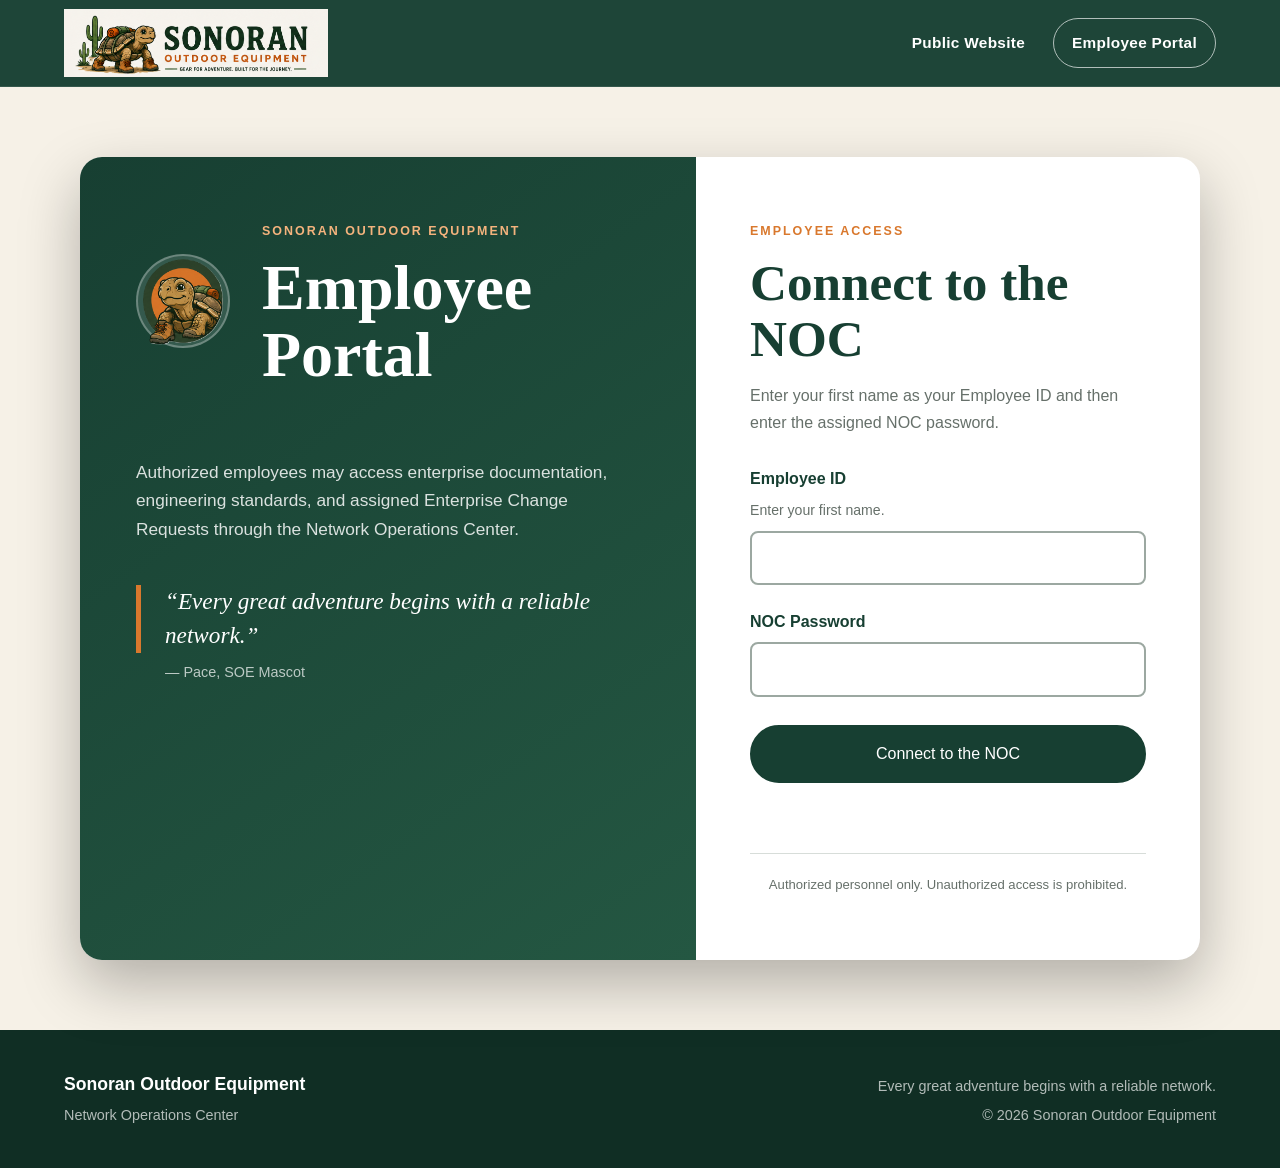
==== employee-portal.html @ e937aff1 "Implement smooth scrolling for nocScreen Add smooth scrolling to nocScreen focus." ====
<!DOCTYPE html>
<html lang="en">
<head>
    <meta charset="UTF-8">

    <meta name="viewport" content="width=device-width, initial-scale=1.0">

    <meta
        name="description"
        content="Sonoran Outdoor Equipment Employee Portal and Network Operations Center."
    >

    <title>Employee Portal | Sonoran Outdoor Equipment</title>

    <link rel="stylesheet" href="style.css">
</head>

<body class="portal-body">

<a class="skip-link" href="#main-content">Skip to main content</a>

<header class="site-header">
    <div class="header-container">

        <a
            class="brand"
            href="index.html"
            aria-label="Return to the Sonoran Outdoor Equipment homepage"
        >
            <img
                src="guide-document-header.PNG"
                alt="Sonoran Outdoor Equipment"
                class="brand-logo"
            >
        </a>

        <nav class="main-nav" aria-label="Employee portal navigation">
            <a href="index.html">Public Website</a>
            <a class="portal-link" href="employee-portal.html">
                Employee Portal
            </a>
        </nav>

    </div>
</header>


<main id="main-content">

    <!-- Employee Portal Login -->
    <section id="login-screen" class="portal-login-section">

        <div class="portal-login-container">

            <div class="portal-welcome-panel">

           <div class="portal-header">

    <div class="pace-login-mark">
        <img src="pace-round-green-background.PNG"
             alt="Sonoran Outdoor Equipment Logo"
             class="portal-logo">
    </div>

    <div class="portal-title">

        <p class="portal-eyebrow">
            Sonoran Outdoor Equipment
        </p>

        <h1>
            Employee Portal
        </h1>

    </div>

</div>

                <p class="portal-introduction">
                    Authorized employees may access enterprise documentation,
                    engineering standards, and assigned Enterprise Change Requests
                    through the Network Operations Center.
                </p>

                <blockquote class="pace-quote">
                    “Every great adventure begins with a reliable network.”
                </blockquote>

                <p class="pace-attribution">
                    — Pace, SOE Mascot
                </p>

            </div>


            <div class="login-card">

                <p class="section-label">
                    Employee Access
                </p>

                <h2>
                    Connect to the NOC
                </h2>

                <p class="login-instructions">
                    Enter your first name as your Employee ID and then enter
                    the assigned NOC password.
                </p>

                <form id="portal-login-form">

                    <div class="form-group">

                        <label for="employee-name">
                            Employee ID
                        </label>

                        <span class="field-help" id="employee-name-help">
                            Enter your first name.
                        </span>

                        <input
                            type="text"
                            id="employee-name"
                            name="employee-name"
                            autocomplete="given-name"
                            aria-describedby="employee-name-help"
                            required
                        >

                    </div>


                    <div class="form-group">

                        <label for="noc-password">
                            NOC Password
                        </label>

                        <input
                            type="password"
                            id="noc-password"
                            name="noc-password"
                            autocomplete="current-password"
                            required
                        >

                    </div>


                    <button class="button login-button" type="submit">
                        Connect to the NOC
                    </button>


                    <p
                        id="login-message"
                        class="login-message"
                        role="status"
                        aria-live="polite"
                    ></p>

                </form>

                <p class="portal-notice">
                    Authorized personnel only. Unauthorized access is prohibited.
                </p>

            </div>

        </div>

    </section>


    <!-- Network Operations Center -->
    <section id="noc-screen" class="noc-screen" hidden>

        <div class="noc-banner">

            <div class="section-container noc-banner-content">

                <p class="portal-eyebrow">
                    Sonoran Outdoor Equipment
                </p>

                <h1>
                    Network Operations Center
                </h1>

                <p class="noc-welcome">
                    Welcome, <span id="employee-welcome-name">Junior Network Engineer</span>!
                </p>

                <p>
                    You are connected to the Sonoran Outdoor Equipment Network
                    Operations Center. Use this portal to access enterprise
                    documentation and assigned Enterprise Change Requests.
                </p>

            </div>

        </div>


        <section class="section noc-section">

            <div class="section-container">

                <div class="noc-heading">

                    <div>
                        <p class="section-label">
                            Network Engineering
                        </p>

                        <h2 class="portal-section-title">
                            Engineer Orientation
                        </h2>

                        <p>
                            Welcome to the Network Engineering Department. Begin your orientation by learning about your role as a Junior Network Engineer and how Enterprise Change Requests are completed.
                        </p>
                    </div>

                    </div>     <!-- End of .noc-heading-->
<details class="noc-details">

    <summary>👤 Your Role as a Junior Network Engineer</summary>

    <div class="details-content">

        <p>
            Welcome to the Sonoran Outdoor Equipment Network Engineering team.
        </p>

        <p>
            As a Junior Network Engineer, you are responsible for assisting
            with the implementation, testing, validation, and documentation of
            enterprise network changes.
        </p>

        <p>
            Throughout your time with the Network Engineering Department,
            you will complete a series of Enterprise Change Requests (ECRs)
            that gradually expand and improve the company's network
            infrastructure. Each change request builds upon the previous
            implementation, reinforcing enterprise networking concepts while
            simulating the responsibilities of a professional network engineer.
        </p>

        <p>
            As you complete each Enterprise Change Request, you are expected to:
        </p>

        <ul>

            <li>Review the Enterprise Network Standards Guide before implementing changes.</li>

            <li>Follow the implementation tasks provided in the Enterprise Change Request.</li>

            <li>Verify your work by completing all required validation steps.</li>

            <li>Document and submit your completed work according to the course requirements.</li>

        </ul>

        <p>
            Your work helps ensure that employees, customers, and business
            operations remain connected through a secure, reliable, and
            scalable enterprise network.
        </p>

    </div>

</details>       <!--end of your role-->      

<details class="noc-details"> <!--beginning of ECR process-->

    <summary>📋 Enterprise Change Request (ECR) Process</summary>

    <div class="details-content">

        <p>
            Every change to the Sonoran Outdoor Equipment enterprise network
            follows a standardized change management process. Each Enterprise
            Change Request (ECR) describes the work to be completed, why the
            change is needed, and how success will be validated.
        </p>

        <p>
            Throughout this course, each ECR builds upon the previous
            implementation. As a Junior Network Engineer, you are responsible
            for reviewing the requirements, implementing the requested
            changes, validating your work, and documenting the results.
        </p>

        <h4>Understanding the ECR Summary</h4>

        <ul>

            <li><strong>Requested By:</strong> The department requesting the network change.</li>

            <li><strong>Assigned To:</strong> The engineer responsible for completing the work. In this course, that is you—the Junior Network Engineer.</li>

            <li><strong>Priority:</strong> Indicates the urgency of the requested change.</li>

            <li><strong>Change Type:</strong> Identifies the type of change being performed.</li>

            <li><strong>Implementation Window:</strong> Provides the estimated implementation effort and required completion date.</li>

            <li><strong>Business Impact:</strong> Describes the expected impact of the change on business operations.</li>

        </ul>

        <h4>Additional Resources</h4>

        <ul>

            <li><strong>Lab Expectations and Process Guide</strong> (available in Canvas) explains how to complete, validate, and submit each Enterprise Change Request.</li>

            <li><strong>Enterprise Network Standards Guide</strong> provides the organization's networking standards and implementation requirements.</li>

            <li><strong>Enterprise IP Addressing Plan</strong> contains the approved IPv4 and IPv6 addressing information used throughout the enterprise network.</li>

        </ul>

    </div>

</details>  <!--end of ECR process-->
 
<div class="resource-section-heading"> <!--create section heading for engineering resources-->

    <p class="section-label">
        Engineering Resources
    </p>

    <h2 class="portal-section-title">
    Enterprise Documentation
    </h2>

    <p>
        Review the engineering standards, planning documents, and other
        enterprise resources before implementing an approved network change.
    </p>

</div>   <!--close the Engineering Resources heading section-->

<div class="document-grid">
         
                    <article class="document-card">

                        <p class="document-type">
                            Required Standard
                        </p>

                        <h3>
                            Enterprise Network Standards Guide
                        </h3>

                        <p>
                            Review enterprise naming conventions, VLAN standards,
                            security requirements, device standards, and
                            documentation expectations.
                        </p>

                        <a class="button button-primary" href="downloads/SOE - Enterprise_Network_Standards_Guide.docx">
                            download>
                            Download Standards Guide
                        </a>

                    </article>


                    <article class="document-card">

                        <p class="document-type">
                            Required Planning Document
                        </p>

                        <h3>
                            Enterprise IP Addressing Plan
                        </h3>

                        <p>
                            Develop and maintain the enterprise IPv4, IPv6, VLSM,
                            VLAN, interface, and default-gateway assignments.
                        </p>

                        <a class="button button-primary" href="downloads/SOE - Enterprise_IP_Address_Plan.docx">
                            download>
                            Download Addressing Plan
                        </a>

                    </article>

                </div>

            </div>

        </section>


        <section class="section noc-ecr-section">

            <div class="section-container">

                <p class="section-label">
                    Network Engineering Department
                </p>

                <h2 class="portal-section-title">
                    Open Enterprise Change Requests
                </h2>

                <p class="noc-section-intro">
                    Select the assigned change request, review the business
                    requirements, and complete the approved implementation.
                </p>


                <div class="ecr-grid">

                    <article class="ecr-card">
                        <span class="ticket-status">Open</span>
                        <p class="ticket-number">ECR-001</p>
                        <h3>Enterprise Network Foundation</h3>
                        <a class="button ticket-button" href="downloads/SOE - ECR-001 - Initial Deployment.docx">
                            Download Change Request
                        </a>
                    </article>


                    <article class="ecr-card">
                        <span class="ticket-status">Open</span>
                        <p class="ticket-number">ECR-002</p>
                        <h3>IPv6 Enterprise Deployment</h3>
                        <a class="button ticket-button" href="downloads/SOE - ECR-002 - IPv6 Address Deployment.docx">
                            Download Change Request
                        </a>
                    </article>


                    <article class="ecr-card">
                        <span class="ticket-status">Open</span>
                        <p class="ticket-number">ECR-003</p>
                        <h3>OSPFv2 Enterprise Migration</h3>
                        <a class="button ticket-button" href="downloads/SOE - ECR-003 - OSPFv2.docx">
                            Download Change Request
                        </a>
                    </article>


                    <article class="ecr-card">
                        <span class="ticket-status">Open</span>
                        <p class="ticket-number">ECR-004</p>
                        <h3>OSPFv3 IPv6 Deployment</h3>
                        <a class="button ticket-button" href="downloads/SOE - ECR-004 - OSPFv3.docx">
                            Download Change Request
                        </a>
                    </article>


                    <article class="ecr-card">
                        <span class="ticket-status">Open</span>
                        <p class="ticket-number">ECR-005</p>
                        <h3>Enterprise Layer 2 Security</h3>
                        <a class="button ticket-button" href="downloads/SOE - ECR-005 - Secure Network Access.docx ">
                            Download Change Request
                        </a>
                    </article>


                    <article class="ecr-card">
                        <span class="ticket-status">Open</span>
                        <p class="ticket-number">ECR-006</p>
                        <h3>DHCP and Stateless DHCPv6 Deployment</h3>
                        <a class="button ticket-button" href="downloads/SOE - ECR-006 - DHCP.docx">
                            Download Change Request
                        </a>
                    </article>


                    <article class="ecr-card">
                        <span class="ticket-status">Open</span>
                        <p class="ticket-number">ECR-007</p>
                        <h3>Enterprise Access Control Lists</h3>
                        <a class="button ticket-button" href="downloads/SOE - ECR-007 - ACLs.docx">
                            Download Change Request
                        </a>
                    </article>


                    <article class="ecr-card">
                        <span class="ticket-status">Open</span>
                        <p class="ticket-number">ECR-008</p>
                        <h3>Enterprise Network Expansion</h3>
                        <a class="button ticket-button" href="downloads/SOE - ECR-008 - GLBP.docx">
                            Download Change Request
                        </a>
                    </article>


                    <article class="ecr-card">
                        <span class="ticket-status">Open</span>
                        <p class="ticket-number">ECR-009</p>
                        <h3>Network Address Translation</h3>
                        <a class="button ticket-button" href="downloads/SOE - ECR-009 - PAT.docx">
                            Download Change Request
                        </a>
                    </article>


                    <article class="ecr-card">
                        <span class="ticket-status">Open</span>
                        <p class="ticket-number">ECR-010</p>
                        <h3>Enterprise WAN Deployment</h3>
                        <a class="button ticket-button" href="downloads/SOE - ECR-010 - WAN.docx">
                            Download Change Request
                        </a>
                    </article>


                    <article class="ecr-card">
                        <span class="ticket-status">Open</span>
                        <p class="ticket-number">ECR-011</p>
                        <h3>GRE Tunnel Deployment</h3>
                        <a class="button ticket-button" href="downloads/SOE - ECR-011 - GRE.docx">
                            Download Change Request
                        </a>
                    </article>


                    <article class="ecr-card">
                        <span class="ticket-status">Open</span>
                        <p class="ticket-number">ECR-012</p>
                        <h3>Enterprise Network Management</h3>
                        <a class="button ticket-button" href="downloads/SOE - ECR-012 - Network Management.docx">
                            Download Change Request
                        </a>
                    </article>

                </div>

            </div>

        </section>

    </section>

</main>


<footer class="site-footer">

    <div class="footer-container">

        <div>
            <strong>Sonoran Outdoor Equipment</strong>
            <p>Network Operations Center</p>
        </div>

        <div class="footer-right">
            <p>Every great adventure begins with a reliable network.</p>
            <p>&copy; 2026 Sonoran Outdoor Equipment</p>
        </div>

    </div>

</footer>


<script>
    const loginForm = document.getElementById("portal-login-form");
    const employeeNameInput = document.getElementById("employee-name");
    const passwordInput = document.getElementById("noc-password");
    const loginMessage = document.getElementById("login-message");
    const loginScreen = document.getElementById("login-screen");
    const nocScreen = document.getElementById("noc-screen");
    const welcomeName = document.getElementById("employee-welcome-name");

    loginForm.addEventListener("submit", function (event) {
        event.preventDefault();

        const employeeName = employeeNameInput.value.trim();
        const nocPassword = passwordInput.value;

        if (employeeName === "") {
            loginMessage.textContent =
                "Please enter your first name as your Employee ID.";

            employeeNameInput.focus();
            return;
        }

        if (nocPassword.toLowerCase() !== "pace") {
            loginMessage.textContent =
                "The NOC password could not be verified. Please try again.";

            passwordInput.value = "";
            passwordInput.focus();
            return;
        }

        loginMessage.textContent =
            "Connection established. Loading the Network Operations Center.";

        welcomeName.textContent = employeeName;

        window.setTimeout(function () {
            loginScreen.hidden = true;
            nocScreen.hidden = false;

            document.title =
                "Network Operations Center | Sonoran Outdoor Equipment";

            nocScreen.setAttribute("tabindex", "-1");
            nocScreen.focus({ preventScroll: true });

            nocScreen.scrollIntoView({
                behavior: "smooth",
                block: "start"
            });
        }, 700);
    });
</script>

</body>
</html>
---- style.css ----
:root {
    --forest-dark: #173f32;
    --forest: #245742;
    --sage: #6f8f64;
    --orange: #d9782d;
    --orange-dark: #b95f1e;
    --sand: #d7bea0;
    --cream: #f6f1e7;
    --cream-dark: #eee5d5;
    --brown: #755036;
    --white: #ffffff;
    --text: #2f3833;
    --text-light: #66706a;
    --shadow: 0 16px 40px rgba(23, 63, 50, 0.12);
    --radius: 16px;
}

* {
    box-sizing: border-box;
}

html {
    scroll-behavior: smooth;
}

body {
    margin: 0;
    font-family:
        Inter,
        "Segoe UI",
        Arial,
        Helvetica,
        sans-serif;
    background: var(--cream);
    color: var(--text);
    line-height: 1.65;
}

img {
    max-width: 100%;
}

a {
    color: inherit;
}

.site-header {
    position: sticky;
    top: 0;
    z-index: 1000;
    background: rgba(23, 63, 50, 0.97);
    border-bottom: 1px solid rgba(255, 255, 255, 0.1);
    backdrop-filter: blur(10px);
}

.header-container {
    width: min(1200px, 90%);
    min-height: 86px;
    margin: 0 auto;
    display: flex;
    align-items: center;
    justify-content: space-between;
    gap: 32px;
}

.brand {
    display: flex;
    align-items: center;
    text-decoration: none;
}

.brand-logo {
    width: min(370px, 45vw);
    max-height: 68px;
    object-fit: contain;
    object-position: left center;
}

.main-nav {
    display: flex;
    align-items: center;
    gap: 26px;
}

.main-nav a {
    color: var(--white);
    text-decoration: none;
    font-size: 0.96rem;
    font-weight: 700;
    letter-spacing: 0.02em;
    padding: 10px 2px;
    transition:
        color 0.2s ease,
        transform 0.2s ease;
}

.main-nav a:hover {
    color: #f1b27d;
    transform: translateY(-1px);
}

.main-nav .portal-link {
    padding: 11px 18px;
    border: 1px solid rgba(255, 255, 255, 0.65);
    border-radius: 999px;
}

.main-nav .portal-link:hover {
    background: var(--white);
    color: var(--forest-dark);
}

.hero {
    position: relative;
    min-height: 690px;
    display: flex;
    align-items: center;
    background:
        url("hero-background.png")
        center center / cover
        no-repeat;
    overflow: hidden;
}

.hero-overlay {
    position: absolute;
    inset: 0;
    background:
        linear-gradient(
            90deg,
            rgba(12, 42, 31, 0.91) 0%,
            rgba(20, 62, 45, 0.76) 43%,
            rgba(20, 62, 45, 0.2) 78%,
            rgba(20, 62, 45, 0.08) 100%
        );
}

.hero-content {
    position: relative;
    z-index: 1;
    width: min(1200px, 90%);
    margin: 0 auto;
    padding: 95px 0;
    color: var(--white);
}

.hero-eyebrow,
.section-label {
    margin: 0 0 13px;
    color: var(--orange);
    font-size: 0.78rem;
    font-weight: 800;
    letter-spacing: 0.16em;
    text-transform: uppercase;
}

.hero h1 {
    max-width: 760px;
    margin: 0;
    font-family:
        Georgia,
        "Times New Roman",
        serif;
    font-size: clamp(3.2rem, 7vw, 6.6rem);
    line-height: 0.96;
    letter-spacing: -0.045em;
    text-shadow: 0 4px 20px rgba(0, 0, 0, 0.25);
}

.hero-description {
    max-width: 660px;
    margin: 28px 0 34px;
    font-size: clamp(1.05rem, 2vw, 1.28rem);
    color: rgba(255, 255, 255, 0.9);
}

.hero-actions {
    display: flex;
    flex-wrap: wrap;
    gap: 14px;
}

.button {
    display: inline-flex;
    align-items: center;
    justify-content: center;
    gap: 9px;
    min-height: 50px;
    padding: 14px 24px;
    border: 2px solid transparent;
    border-radius: 999px;
    text-decoration: none;
    font-weight: 800;
    transition:
        transform 0.2s ease,
        background 0.2s ease,
        border-color 0.2s ease,
        color 0.2s ease,
        box-shadow 0.2s ease;
}

.button:hover {
    transform: translateY(-3px);
}

.button-primary {
    background: var(--orange);
    color: var(--white);
    box-shadow: 0 12px 30px rgba(217, 120, 45, 0.28);
}

.button-primary:hover {
    background: var(--orange-dark);
}

.button-portal {
    background: rgba(23, 63, 50, 0.84);
    border-color: rgba(255, 255, 255, 0.75);
    color: var(--white);
}

.button-portal:hover {
    background: var(--white);
    color: var(--forest-dark);
}

.section {
    padding: 95px 0;
}

.section-container {
    width: min(1200px, 90%);
    margin: 0 auto;
}

.about-section {
    background: var(--white);
}

.about-grid {
    display: grid;
    grid-template-columns: 1fr 0.9fr;
    gap: 70px;
    align-items: center;
}

.about-content h2,
.section-heading h2,
.employee-copy h2 
.resource-section-heading h2 {
    margin: 0 0 22px;
    color: var(--forest-dark);
    font-family:
        Georgia,
        "Times New Roman",
        serif;
    font-size: clamp(2.3rem, 4vw, 3.7rem);
    line-height: 1.08;
    letter-spacing: -0.025em;
}

.about-content p {
    margin: 0 0 18px;
    font-size: 1.05rem;
    color: var(--text-light);
}

.value-row {
    display: grid;
    grid-template-columns: repeat(3, 1fr);
    gap: 15px;
    margin-top: 34px;
}

.value-item {
    padding: 19px 16px;
    background: var(--cream);
    border-left: 4px solid var(--orange);
    border-radius: 8px;
}

.value-item strong,
.value-item span {
    display: block;
}

.value-item strong {
    color: var(--forest-dark);
    margin-bottom: 5px;
}

.value-item span {
    font-size: 0.88rem;
    color: var(--text-light);
}

.overview-image-wrapper {
    position: relative;
}

.overview-image-wrapper::before {
    content: "";
    position: absolute;
    top: 24px;
    right: -24px;
    width: 92%;
    height: 92%;
    background: var(--sand);
    border-radius: var(--radius);
}

.overview-image {
    position: relative;
    z-index: 1;
    display: block;
    width: 100%;
    border-radius: var(--radius);
    box-shadow: var(--shadow);
}

.locations-section {
    background: var(--cream);
}

.section-heading {
    max-width: 760px;
    margin-bottom: 42px;
}

.section-heading p:last-child {
    font-size: 1.08rem;
    color: var(--text-light);
}

.location-grid {
    display: grid;
    grid-template-columns: repeat(3, 1fr);
    gap: 24px;
}

.location-card {
    position: relative;
    min-height: 350px;
    padding: 32px;
    background: var(--white);
    border-top: 7px solid var(--orange);
    border-radius: var(--radius);
    box-shadow: var(--shadow);
    transition:
        transform 0.25s ease,
        box-shadow 0.25s ease;
}

.location-card:hover {
    transform: translateY(-7px);
    box-shadow: 0 20px 45px rgba(23, 63, 50, 0.17);
}

.location-icon {
    margin-bottom: 23px;
    font-size: 2.3rem;
}

.location-type {
    margin: 0 0 3px;
    color: var(--orange);
    font-size: 0.72rem;
    font-weight: 800;
    letter-spacing: 0.1em;
    text-transform: uppercase;
}

.location-card h3 {
    margin: 0 0 14px;
    color: var(--forest-dark);
    font-family:
        Georgia,
        "Times New Roman",
        serif;
    font-size: 2rem;
}

.location-card p {
    color: var(--text-light);
}

.location-status {
    position: absolute;
    left: 32px;
    bottom: 29px;
    display: inline-block;
    padding: 7px 11px;
    background: #e4efe5;
    color: var(--forest);
    border-radius: 999px;
    font-size: 0.77rem;
    font-weight: 800;
}

.future-growth {
    margin-top: 36px;
    padding: 34px 38px;
    display: flex;
    align-items: center;
    justify-content: space-between;
    gap: 35px;
    background: var(--forest-dark);
    color: var(--white);
    border-radius: var(--radius);
}

.future-growth h3 {
    margin: 0 0 8px;
    font-family:
        Georgia,
        "Times New Roman",
        serif;
    font-size: 1.75rem;
}

.future-growth p {
    margin: 0;
    color: rgba(255, 255, 255, 0.78);
}

.future-location-list {
    display: flex;
    flex-wrap: wrap;
    justify-content: flex-end;
    gap: 10px;
}

.future-location-list span {
    padding: 10px 15px;
    background: rgba(255, 255, 255, 0.11);
    border: 1px solid rgba(255, 255, 255, 0.28);
    border-radius: 999px;
    white-space: nowrap;
}

.employee-section {
    background: var(--white);
}

.employee-panel {
    display: grid;
    grid-template-columns: auto 1fr auto;
    align-items: center;
    gap: 30px;
    padding: 42px 48px;
    background:
        linear-gradient(
            135deg,
            var(--forest-dark),
            var(--forest)
        );
    color: var(--white);
    border-radius: 22px;
    box-shadow: var(--shadow);
}

.pace-mark {
    width: 82px;
    height: 82px;
    display: grid;
    place-items: center;
    background: rgba(255, 255, 255, 0.12);
    border: 1px solid rgba(255, 255, 255, 0.25);
    border-radius: 50%;
    font-size: 2.7rem;
}

.section-label-light {
    color: #f4b37d;
}

.employee-copy h2 {
    margin-bottom: 10px;
    color: var(--white);
    font-size: clamp(2rem, 4vw, 3rem);
}

.employee-copy p:last-child {
    max-width: 720px;
    margin: 0;
    color: rgba(255, 255, 255, 0.82);
}

.button-light {
    background: var(--white);
    color: var(--forest-dark);
    white-space: nowrap;
}

.button-light:hover {
    background: var(--orange);
    color: var(--white);
}

.site-footer {
    padding: 40px 0;
    background: #102e24;
    color: var(--white);
}

.footer-container {
    width: min(1200px, 90%);
    margin: 0 auto;
    display: flex;
    justify-content: space-between;
    gap: 40px;
}

.site-footer strong {
    font-size: 1.1rem;
}

.site-footer p {
    margin: 5px 0 0;
    color: rgba(255, 255, 255, 0.68);
    font-size: 0.9rem;
}

.footer-right {
    max-width: 490px;
    text-align: right;
}

@media (max-width: 980px) {

    .header-container {
        padding: 15px 0;
        flex-direction: column;
        gap: 12px;
    }

    .brand-logo {
        width: min(400px, 80vw);
    }

    .main-nav {
        flex-wrap: wrap;
        justify-content: center;
        gap: 14px 22px;
    }

    .hero {
        min-height: 640px;
    }

    .about-grid {
        grid-template-columns: 1fr;
    }

    .overview-image-wrapper {
        max-width: 720px;
    }

    .location-grid {
        grid-template-columns: 1fr;
    }

    .location-card {
        min-height: auto;
        padding-bottom: 82px;
    }

    .future-growth {
        align-items: flex-start;
        flex-direction: column;
    }

    .future-location-list {
        justify-content: flex-start;
    }

    .employee-panel {
        grid-template-columns: auto 1fr;
    }

    .employee-action {
        grid-column: 1 / -1;
    }
}

@media (max-width: 680px) {

    .section {
        padding: 72px 0;
    }

    .main-nav {
        font-size: 0.9rem;
    }

    .hero {
        min-height: 620px;
        background-position: 58% center;
    }

    .hero-overlay {
        background: rgba(18, 57, 42, 0.8);
    }

    .hero-content {
        padding: 80px 0;
    }

    .hero h1 {
        font-size: clamp(3rem, 15vw, 4.6rem);
    }

    .hero-actions {
        flex-direction: column;
        align-items: stretch;
    }

    .button {
        width: 100%;
        text-align: center;
    }

    .value-row {
        grid-template-columns: 1fr;
    }

    .overview-image-wrapper::before {
        display: none;
    }

    .future-growth {
        padding: 28px;
    }

    .employee-panel {
        grid-template-columns: 1fr;
        padding: 34px 26px;
        text-align: center;
    }

    .pace-mark {
        margin: 0 auto;
    }

    .footer-container {
        flex-direction: column;
    }

    .footer-right {
        text-align: left;
    }
}

/* ==========================================================
   Accessibility
   ========================================================== */

.skip-link {
    position: absolute;
    top: -60px;
    left: 16px;
    z-index: 2000;
    padding: 12px 18px;
    background: var(--white);
    color: var(--forest-dark);
    border: 3px solid var(--orange);
    border-radius: 6px;
    font-weight: bold;
    text-decoration: none;
}

.skip-link:focus {
    top: 16px;
}

a:focus-visible,
button:focus-visible {
    outline: 4px solid #FFD166;
    outline-offset: 4px;
    border-radius: 5px;
}

section {
    scroll-margin-top: 120px;
}

@media (prefers-reduced-motion: reduce) {

    html {
        scroll-behavior: auto;
    }

    *,
    *::before,
    *::after {
        transition-duration: 0.01ms !important;
        animation-duration: 0.01ms !important;
        animation-iteration-count: 1 !important;
    }

}

/* ==========================================================
   Employee Portal and Network Operations Center
   ========================================================== */

.portal-body {
    background: var(--cream);
}

.portal-login-section {
    min-height: calc(100vh - 86px);
    padding: 70px 5%;
    display: flex;
    align-items: center;
    background:
        linear-gradient(
            rgba(16, 46, 36, 0.88),
            rgba(23, 63, 50, 0.9)
        ),
        url("hero-background.png") center / cover no-repeat:
}

.portal-login-container {
    width: min(1120px, 100%);
    margin: 0 auto;
    display: grid;
    grid-template-columns: 1.1fr 0.9fr;
    overflow: hidden;
    background: var(--white);
    border-radius: 22px;
    box-shadow: 0 24px 60px rgba(0, 0, 0, 0.28);
}

.portal-welcome-panel {
    padding: 64px 56px;
    background:
        linear-gradient(
            145deg,
            var(--forest-dark),
            var(--forest)
        );
    color: var(--white);
}

.pace-login-mark {
    width: 94px;
    height: 94px;
    margin-bottom: 28px;
    display: grid;
    place-items: center;
    background: rgba(255, 255, 255, 0.12);
    border: 2px solid rgba(255, 255, 255, 0.28);
    border-radius: 50%;
    font-size: 3.4rem;
}

.portal-eyebrow {
    margin: 0 0 12px;
    color: #f4b37d;
    font-size: 0.78rem;
    font-weight: 800;
    letter-spacing: 0.16em;
    text-transform: uppercase;
}

.portal-welcome-panel h1,
.noc-banner h1 {
    margin: 0 0 22px;
    font-family: Georgia, "Times New Roman", serif;
    line-height: 1.05;
}

.portal-welcome-panel h1 {
    font-size: clamp(2.8rem, 5vw, 4.8rem);
}

.portal-introduction {
    max-width: 600px;
    color: rgba(255, 255, 255, 0.84);
    font-size: 1.08rem;
}

.pace-quote {
    margin: 42px 0 8px;
    padding-left: 24px;
    border-left: 5px solid var(--orange);
    color: var(--white);
    font-family: Georgia, "Times New Roman", serif;
    font-size: 1.45rem;
    font-style: italic;
    line-height: 1.45;
}

.pace-attribution {
    margin: 0 0 0 29px;
    color: rgba(255, 255, 255, 0.7);
    font-size: 0.9rem;
}

.login-card {
    padding: 64px 54px;
    align-self: center;
}

.login-card h2 {
    margin: 0 0 12px;
    color: var(--forest-dark);
    font-family: Georgia, "Times New Roman", serif;
    font-size: clamp(2.1rem, 4vw, 3.2rem);
    line-height: 1.1;
}

.login-instructions {
    margin-bottom: 30px;
    color: var(--text-light);
}

.form-group {
    margin-bottom: 24px;
}

.form-group label {
    display: block;
    margin-bottom: 7px;
    color: var(--forest-dark);
    font-weight: 800;
}

.field-help {
    display: block;
    margin-bottom: 8px;
    color: var(--text-light);
    font-size: 0.88rem;
}

.form-group input {
    width: 100%;
    min-height: 50px;
    padding: 12px 14px;
    background: var(--white);
    color: var(--text);
    border: 2px solid #9ca8a1;
    border-radius: 8px;
    font: inherit;
}

.form-group input:hover {
    border-color: var(--forest);
}

.form-group input:focus-visible {
    outline: 4px solid #ffd166;
    outline-offset: 3px;
    border-color: var(--forest-dark);
}

.login-button {
    width: 100%;
    margin-top: 4px;
    background: var(--forest-dark);
    color: var(--white);
    border: 2px solid var(--forest-dark);
    cursor: pointer;
    font: inherit;
}

.login-button:hover {
    background: var(--orange);
    border-color: var(--orange);
}

.login-message {
    min-height: 28px;
    margin: 18px 0 0;
    color: #8a2f22;
    font-weight: 800;
}

.portal-notice {
    margin: 24px 0 0;
    padding-top: 20px;
    border-top: 1px solid #d7ddd9;
    color: var(--text-light);
    font-size: 0.82rem;
    text-align: center;
}

.noc-screen[hidden] {
    display: none;
}

.noc-banner {
    padding: 82px 0;
    background:
        linear-gradient(
            120deg,
            rgba(16, 46, 36, 0.97),
            rgba(36, 87, 66, 0.88)
        );
    color: var(--white);
}

.noc-banner-content {
    max-width: 920px;
}

.noc-banner h1 {
    font-size: clamp(3rem, 6vw, 5.4rem);
}

.noc-welcome {
    margin: 24px 0 8px;
    color: #ffd5b2;
    font-size: clamp(1.45rem, 3vw, 2.1rem);
    font-weight: 800;
}

.noc-banner p:last-child {
    max-width: 800px;
    color: rgba(255, 255, 255, 0.82);
    font-size: 1.08rem;
}

.noc-section {
    background: var(--white);
}

.noc-heading {
    margin-bottom: 38px;
    display: flex;
    align-items: center;
    justify-content: space-between;
    gap: 24px;
}

.noc-heading h2,
.noc-section-title {
    margin: 0 0 12px;
    color: var(--forest-dark);
    font-family: Georgia, "Times New Roman", serif;
    font-size: clamp(2.25rem, 4vw, 3.6rem);
    line-height: 1.1;
}

.noc-heading p:last-child,
.noc-section-intro {
    max-width: 790px;
    color: var(--text-light);
}

.pace-small {
    width: 80px;
    height: 80px;
    flex: 0 0 auto;
    display: grid;
    place-items: center;
    background: var(--cream);
    border: 2px solid var(--sand);
    border-radius: 50%;
    font-size: 2.7rem;
}

.document-grid {
    display: grid;
    grid-template-columns: repeat(3, 1fr);
    gap: 24px;
}

.document-card {
    padding: 30px;
    display: flex;
    flex-direction: column;
    background: var(--cream);
    border-top: 6px solid var(--orange);
    border-radius: var(--radius);
    box-shadow: var(--shadow);
}

.document-type {
    margin: 0 0 10px;
    color: var(--orange-dark);
    font-size: 0.72rem;
    font-weight: 800;
    letter-spacing: 0.1em;
    text-transform: uppercase;
}

.document-card h3 {
    margin: 0 0 14px;
    color: var(--forest-dark);
    font-family: Georgia, "Times New Roman", serif;
    font-size: 1.55rem;
    line-height: 1.2;
}

.document-card p:not(.document-type) {
    flex-grow: 1;
    color: var(--text-light);
}

.document-card .button {
    margin-top: 16px;
}

.noc-ecr-section {
    background: var(--cream);
}

.ecr-grid {
    margin-top: 38px;
    display: grid;
    grid-template-columns: repeat(3, 1fr);
    gap: 22px;
}

.ecr-card {
    position: relative;
    min-height: 245px;
    padding: 30px;
    display: flex;
    flex-direction: column;
    background: var(--white);
    border: 1px solid #d9dfdb;
    border-radius: var(--radius);
    box-shadow: 0 10px 28px rgba(23, 63, 50, 0.09);
    transition:
        transform 0.2s ease,
        box-shadow 0.2s ease;
}

.ecr-card:hover {
    transform: translateY(-5px);
    box-shadow: 0 17px 38px rgba(23, 63, 50, 0.15);
}

.ticket-status {
    position: absolute;
    top: 22px;
    right: 22px;
    padding: 6px 11px;
    background: #e1efe3;
    color: #245742;
    border-radius: 999px;
    font-size: 0.73rem;
    font-weight: 800;
    text-transform: uppercase;
}

.ticket-number {
    margin: 0 0 12px;
    color: var(--orange-dark);
    font-size: 0.8rem;
    font-weight: 900;
    letter-spacing: 0.12em;
}

.ecr-card h3 {
    margin: 0 0 24px;
    padding-right: 50px;
    color: var(--forest-dark);
    font-family: Georgia, "Times New Roman", serif;
    font-size: 1.45rem;
    line-height: 1.25;
}

.ticket-button {
    width: 100%;
    margin-top: auto;
    background: var(--forest-dark);
    color: var(--white);
}

.ticket-button:hover {
    background: var(--orange);
}

@media (max-width: 980px) {

    .portal-login-container {
        grid-template-columns: 1fr;
    }

    .portal-welcome-panel,
    .login-card {
        padding: 48px 40px;
    }

    .document-grid,
    .ecr-grid {
        grid-template-columns: repeat(2, 1fr);
    }
}

@media (max-width: 680px) {

    .portal-login-section {
        padding: 35px 5%;
    }

    .portal-welcome-panel,
    .login-card {
        padding: 38px 25px;
    }

    .pace-login-mark {
        width: 78px;
        height: 78px;
        font-size: 2.8rem;
    }

    .noc-heading {
        align-items: flex-start;
        flex-direction: column-reverse;
    }

    .document-grid,
    .ecr-grid {
        grid-template-columns: 1fr;
    }

    .ecr-card {
        min-height: 230px;
    }
}

/* =========================================================
   NOC EXPANDABLE INFORMATION PANELS
   ========================================================= */

.noc-details {
    margin-top: 1rem;
    border: 1px solid #c8d2cc;
    border-radius: 0.75rem;
    background-color: #ffffff;
    box-shadow: 0 3px 10px rgba(22, 48, 38, 0.08);
    overflow: hidden;
}

.noc-details + .noc-details {
    margin-top: 0.85rem;
}

.noc-details summary {
    display: flex;
    align-items: center;
    gap: 0.75rem;
    padding: 1rem 1.25rem;
    color: #173b2d;
    background-color: #f3f7f4;
    font-size: 1.05rem;
    font-weight: 700;
    line-height: 1.4;
    cursor: pointer;
    list-style: none;
    transition:
        background-color 0.2s ease,
        color 0.2s ease;
}

/* Removes the browser's default disclosure triangle. */
.noc-details summary::-webkit-details-marker {
    display: none;
}

/* Adds a consistent arrow to the right side of each panel. */
.noc-details summary::after {
    content: "›";
    margin-left: auto;
    font-size: 1.65rem;
    font-weight: 600;
    line-height: 1;
    transform: rotate(90deg);
    transition: transform 0.2s ease;
}

/* Rotates the arrow when the panel is expanded. */
.noc-details[open] summary::after {
    transform: rotate(-90deg);
}

.noc-details summary:hover {
    background-color: #e8f0eb;
}

.noc-details summary:focus-visible {
    outline: 3px solid #b65f35;
    outline-offset: -3px;
}

.noc-details[open] summary {
    color: #ffffff;
    background-color: #254f3d;
}

.details-content {
    padding: 1.25rem;
    border-top: 1px solid #dbe3de;
}

.details-content p:first-child {
    margin-top: 0;
}

.details-content p:last-child {
    margin-bottom: 0;
}

.details-content h4 {
    margin-top: 1.5rem;
    margin-bottom: 0.65rem;
    color: #173b2d;
    font-size: 1rem;
}

.details-content ul {
    margin: 0.75rem 0 1rem;
    padding-left: 1.5rem;
}

.details-content li {
    margin-bottom: 0.55rem;
}

.details-content li:last-child {
    margin-bottom: 0;
}

@media (max-width: 600px) {
    .noc-details summary {
        padding: 0.9rem 1rem;
        font-size: 1rem;
    }

    .details-content {
        padding: 1rem;
    }
}

.resource-section-heading {
    margin-top: 3rem;
    padding-top: 2rem;
    padding-bottom: 1.5rem;
    border-top: 2px solid #d9782d;
}

.portal-header {
    display: flex;
    align-items: center;
    gap: 2rem;
    margin-bottom: 3rem;
}

.portal-title {
    display: flex;
    flex-direction: column;
}

.portal-logo {
    width: 150px;
    height: auto;
    display: block;
}

.pace-login-mark {
    flex-shrink: 0;
}

.portal-section-title {
    margin: 0 0 12px;
    color: var(--forest-dark);
    font-family: Georgia, "Times New Roman", serif;
    font-size: clamp(2.25rem, 4vw, 3.6rem);
    line-height: 1.1;
}
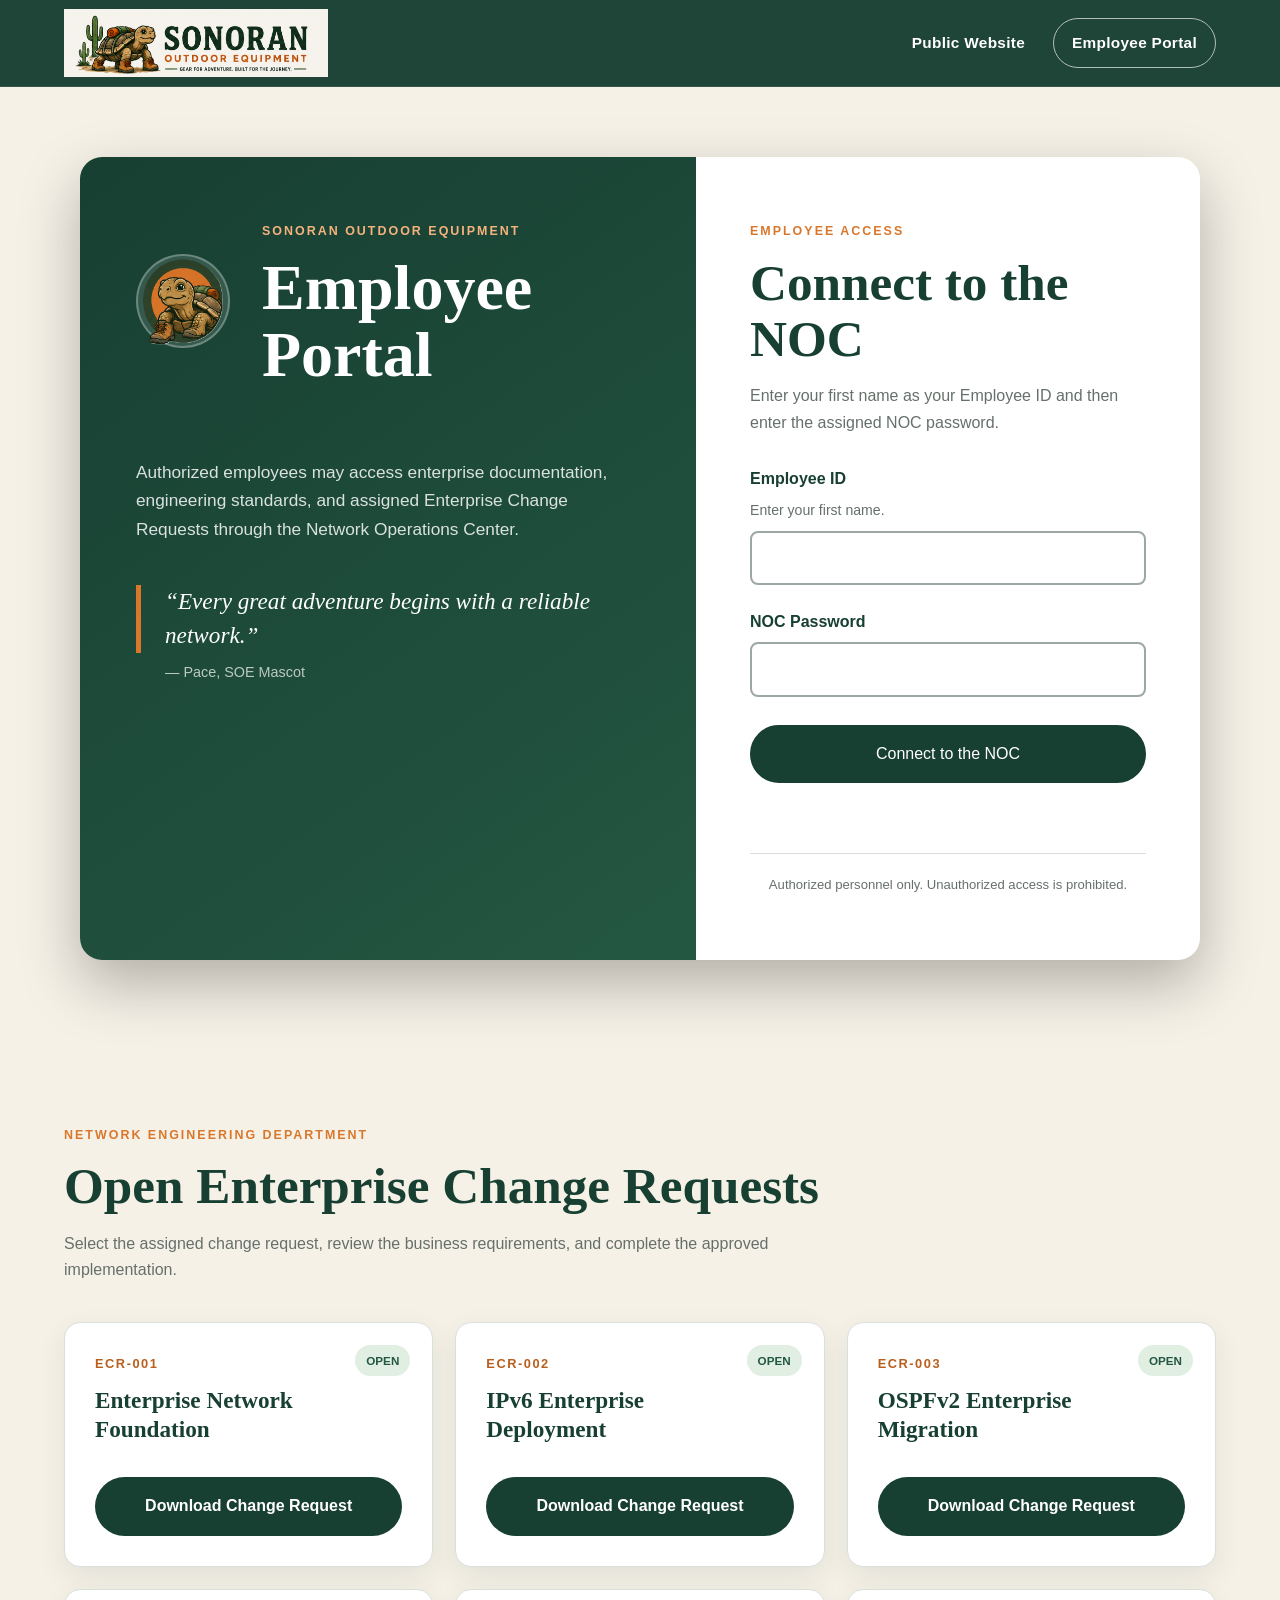
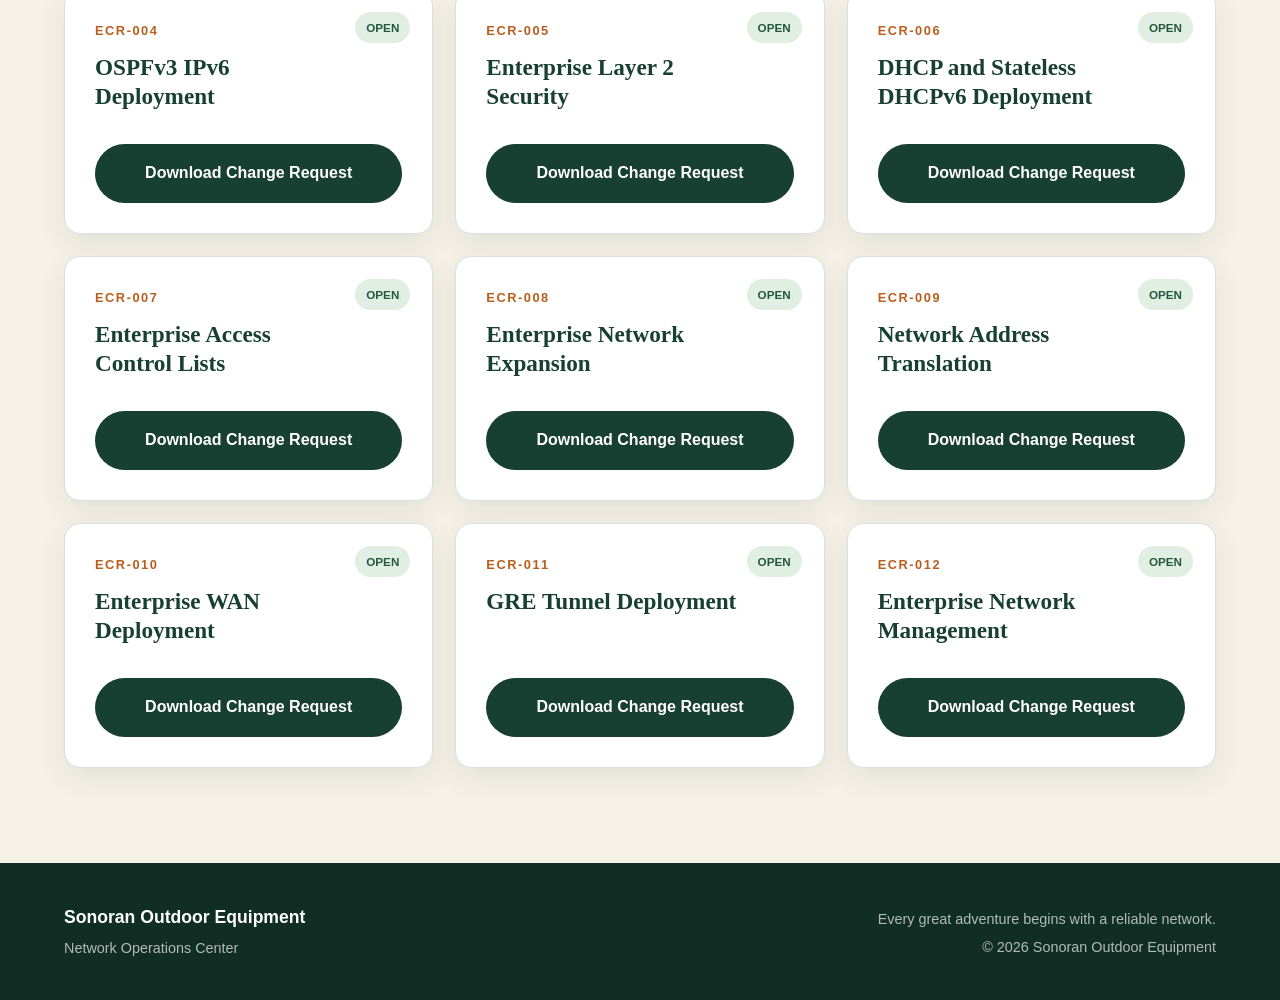
==== commit 24806aba: "Update employee onboarding section for network engineers added 5 expansion cards with details for ne" ====
--- a/employee-portal.html
+++ b/employee-portal.html
@@ -204,131 +204,289 @@
         </div>
 
 
-        <section class="section noc-section">
-
-            <div class="section-container">
-
-                <div class="noc-heading">
-
-                    <div>
-                        <p class="section-label">
-                            Network Engineering
+<section class="orientation-section" id="network-engineer-orientation">
+    <div class="orientation-heading">
+        <p class="section-label">Employee Onboarding</p>
+        <h2>Network Engineer Orientation</h2>
+        <p>
+            Welcome to the Sonoran Outdoor Equipment Enterprise Infrastructure team.
+            Review each orientation section before beginning your first Enterprise
+            Change Request.
+        </p>
+    </div>
+
+    <div class="orientation-accordion">
+
+        <!-- Company Overview -->
+        <details class="orientation-card" open>
+            <summary>
+                <span class="orientation-icon" aria-hidden="true">🏢</span>
+
+                <span class="orientation-title">
+                    <span>Company Overview</span>
+                    <small>Learn about Sonoran Outdoor Equipment and its locations.</small>
+                </span>
+
+                <span class="accordion-arrow" aria-hidden="true"></span>
+            </summary>
+
+            <div class="orientation-content">
+                <p>
+                    Sonoran Outdoor Equipment is an Arizona-based retailer specializing
+                    in hiking, camping, climbing, and outdoor recreation equipment.
+                    The company relies on a secure and dependable enterprise network
+                    to support employees, customers, inventory systems, sales operations,
+                    and communication between locations.
+                </p>
+
+                <p>
+                    The company operates three locations across Arizona. The Phoenix
+                    Headquarters provides centralized business and technology services,
+                    including the company’s Internet connection. The Tucson Distribution
+                    Center supports inventory and shipping operations, while the Flagstaff
+                    Sales Retail Store serves customers in northern Arizona.
+                </p>
+
+                <figure class="locations-figure">
+                    <img
+                        src="our-locations.png"
+                        alt="Map of Arizona showing Sonoran Outdoor Equipment Headquarters in Phoenix, Distribution Center in Tucson, and Sales Retail Store in Flagstaff. The Internet connection enters through the Phoenix Headquarters."
+                    >
+
+                    <figcaption>
+                        Sonoran Outdoor Equipment operates three connected locations
+                        throughout Arizona.
+                    </figcaption>
+                </figure>
+
+                <div class="location-grid">
+                    <article class="location-card">
+                        <h3>Headquarters</h3>
+                        <p class="location-city">Phoenix, Arizona</p>
+                        <p>
+                            Corporate leadership, Information Technology, finance,
+                            human resources, and centralized Internet services.
                         </p>
-
-                        <h2 class="portal-section-title">
-                            Engineer Orientation
-                        </h2>
-
+                    </article>
+
+                    <article class="location-card">
+                        <h3>Distribution Center</h3>
+                        <p class="location-city">Tucson, Arizona</p>
                         <p>
-                            Welcome to the Network Engineering Department. Begin your orientation by learning about your role as a Junior Network Engineer and how Enterprise Change Requests are completed.
+                            Inventory management, warehouse operations, shipping,
+                            receiving, and regional product distribution.
                         </p>
-                    </div>
-
-                    </div>     <!-- End of .noc-heading-->
-<details class="noc-details">
-
-    <summary>👤 Your Role as a Junior Network Engineer</summary>
-
-    <div class="details-content">
-
-        <p>
-            Welcome to the Sonoran Outdoor Equipment Network Engineering team.
-        </p>
-
-        <p>
-            As a Junior Network Engineer, you are responsible for assisting
-            with the implementation, testing, validation, and documentation of
-            enterprise network changes.
-        </p>
-
-        <p>
-            Throughout your time with the Network Engineering Department,
-            you will complete a series of Enterprise Change Requests (ECRs)
-            that gradually expand and improve the company's network
-            infrastructure. Each change request builds upon the previous
-            implementation, reinforcing enterprise networking concepts while
-            simulating the responsibilities of a professional network engineer.
-        </p>
-
-        <p>
-            As you complete each Enterprise Change Request, you are expected to:
-        </p>
-
-        <ul>
-
-            <li>Review the Enterprise Network Standards Guide before implementing changes.</li>
-
-            <li>Follow the implementation tasks provided in the Enterprise Change Request.</li>
-
-            <li>Verify your work by completing all required validation steps.</li>
-
-            <li>Document and submit your completed work according to the course requirements.</li>
-
-        </ul>
-
-        <p>
-            Your work helps ensure that employees, customers, and business
-            operations remain connected through a secure, reliable, and
-            scalable enterprise network.
-        </p>
+                    </article>
+
+                    <article class="location-card">
+                        <h3>Sales Retail Store</h3>
+                        <p class="location-city">Flagstaff, Arizona</p>
+                        <p>
+                            Customer sales, product demonstrations, point-of-sale
+                            services, and local inventory management.
+                        </p>
+                    </article>
+                </div>
+            </div>
+        </details>
+
+        <!-- Business Needs -->
+        <details class="orientation-card">
+            <summary>
+                <span class="orientation-icon" aria-hidden="true">📊</span>
+
+                <span class="orientation-title">
+                    <span>Business Needs</span>
+                    <small>Understand what the enterprise network must support.</small>
+                </span>
+
+                <span class="accordion-arrow" aria-hidden="true"></span>
+            </summary>
+
+            <div class="orientation-content">
+                <p>
+                    Sonoran Outdoor Equipment depends on its network infrastructure
+                    to keep business operations running across all three locations.
+                </p>
+
+                <ul class="orientation-list">
+                    <li>Reliable communication between company locations</li>
+                    <li>Secure access to business systems and company resources</li>
+                    <li>Real-time inventory and warehouse management</li>
+                    <li>Dependable retail and point-of-sale operations</li>
+                    <li>Centralized Internet access and network services</li>
+                    <li>Remote monitoring and management of network devices</li>
+                    <li>Scalable infrastructure that supports future growth</li>
+                    <li>Business continuity during equipment or connection failures</li>
+                </ul>
+            </div>
+        </details>
+
+        <!-- Network Goals -->
+        <details class="orientation-card">
+            <summary>
+                <span class="orientation-icon" aria-hidden="true">🎯</span>
+
+                <span class="orientation-title">
+                    <span>Network Goals</span>
+                    <small>Review the priorities guiding the network modernization project.</small>
+                </span>
+
+                <span class="accordion-arrow" aria-hidden="true"></span>
+            </summary>
+
+            <div class="orientation-content">
+                <p>
+                    The Enterprise Infrastructure team is modernizing the company
+                    network to improve security, reliability, visibility, and scalability.
+                </p>
+
+                <ul class="orientation-list">
+                    <li>Provide IPv4 and IPv6 connectivity throughout the enterprise</li>
+                    <li>Implement scalable dynamic routing between locations</li>
+                    <li>Segment users and services with VLANs and access controls</li>
+                    <li>Provide resilient gateways and redundant network services</li>
+                    <li>Secure administrative access to infrastructure devices</li>
+                    <li>Support centralized Internet access through Headquarters</li>
+                    <li>Improve network monitoring and troubleshooting capabilities</li>
+                    <li>Prepare the infrastructure for new departments and locations</li>
+                </ul>
+            </div>
+        </details>
+
+        <!-- Junior Network Engineer Role -->
+        <details class="orientation-card">
+            <summary>
+                <span class="orientation-icon" aria-hidden="true">🧑‍💻</span>
+
+                <span class="orientation-title">
+                    <span>Your Role as a Junior Network Engineer</span>
+                    <small>Learn what is expected of you on the infrastructure team.</small>
+                </span>
+
+                <span class="accordion-arrow" aria-hidden="true"></span>
+            </summary>
+
+            <div class="orientation-content">
+                <p>
+                    You have joined Sonoran Outdoor Equipment as a Junior Network
+                    Engineer assigned to the Enterprise Infrastructure team. You will
+                    work under the direction of senior engineers to implement and
+                    validate approved network changes.
+                </p>
+
+                <ul class="orientation-list">
+                    <li>Review each Enterprise Change Request before implementation</li>
+                    <li>Configure routers, switches, and enterprise network services</li>
+                    <li>Follow approved addressing, naming, and security standards</li>
+                    <li>Verify connectivity before and after every network change</li>
+                    <li>Use show commands and testing tools to validate operation</li>
+                    <li>Troubleshoot unexpected results without making unauthorized changes</li>
+                    <li>Document completed work and record validation evidence</li>
+                    <li>Escalate unresolved risks or outages to senior engineering staff</li>
+                </ul>
+
+                <div class="orientation-callout">
+                    <strong>Your responsibility:</strong>
+                    Every course project represents work performed within a realistic
+                    enterprise environment. Accuracy, documentation, validation, and
+                    professional change-management practices are essential.
+                </div>
+            </div>
+        </details>
+
+        <!-- Enterprise Change Request Process -->
+        <details class="orientation-card">
+            <summary>
+                <span class="orientation-icon" aria-hidden="true">📋</span>
+
+                <span class="orientation-title">
+                    <span>Enterprise Change Request Process</span>
+                    <small>Follow the approved workflow for every network change.</small>
+                </span>
+
+                <span class="accordion-arrow" aria-hidden="true"></span>
+            </summary>
+
+            <div class="orientation-content">
+                <p>
+                    Network changes must be planned, approved, implemented, tested,
+                    and documented. Each Enterprise Change Request follows the same
+                    structured process.
+                </p>
+
+                <ol class="change-process">
+                    <li>
+                        <span class="process-number">1</span>
+                        <div>
+                            <h3>Review the Business Need</h3>
+                            <p>
+                                Understand the operational problem, technical requirement,
+                                or expansion need driving the change.
+                            </p>
+                        </div>
+                    </li>
+
+                    <li>
+                        <span class="process-number">2</span>
+                        <div>
+                            <h3>Review the Approved Change</h3>
+                            <p>
+                                Examine the scope, implementation requirements,
+                                affected devices, risks, and validation criteria.
+                            </p>
+                        </div>
+                    </li>
+
+                    <li>
+                        <span class="process-number">3</span>
+                        <div>
+                            <h3>Record the Current State</h3>
+                            <p>
+                                Complete required pre-change verification and document
+                                the condition of the network before making changes.
+                            </p>
+                        </div>
+                    </li>
+
+                    <li>
+                        <span class="process-number">4</span>
+                        <div>
+                            <h3>Implement the Change</h3>
+                            <p>
+                                Apply only the approved configurations and follow
+                                the required implementation sequence.
+                            </p>
+                        </div>
+                    </li>
+
+                    <li>
+                        <span class="process-number">5</span>
+                        <div>
+                            <h3>Validate Network Operation</h3>
+                            <p>
+                                Use connectivity tests, show commands, and technical
+                                evidence to confirm that the change works as intended.
+                            </p>
+                        </div>
+                    </li>
+
+                    <li>
+                        <span class="process-number">6</span>
+                        <div>
+                            <h3>Document and Close the Change</h3>
+                            <p>
+                                Save required evidence, update documentation, and
+                                complete the Enterprise Validation Assessment.
+                            </p>
+                        </div>
+                    </li>
+                </ol>
+            </div>
+        </details>
 
     </div>
-
-</details>       <!--end of your role-->      
-
-<details class="noc-details"> <!--beginning of ECR process-->
-
-    <summary>📋 Enterprise Change Request (ECR) Process</summary>
-
-    <div class="details-content">
-
-        <p>
-            Every change to the Sonoran Outdoor Equipment enterprise network
-            follows a standardized change management process. Each Enterprise
-            Change Request (ECR) describes the work to be completed, why the
-            change is needed, and how success will be validated.
-        </p>
-
-        <p>
-            Throughout this course, each ECR builds upon the previous
-            implementation. As a Junior Network Engineer, you are responsible
-            for reviewing the requirements, implementing the requested
-            changes, validating your work, and documenting the results.
-        </p>
-
-        <h4>Understanding the ECR Summary</h4>
-
-        <ul>
-
-            <li><strong>Requested By:</strong> The department requesting the network change.</li>
-
-            <li><strong>Assigned To:</strong> The engineer responsible for completing the work. In this course, that is you—the Junior Network Engineer.</li>
-
-            <li><strong>Priority:</strong> Indicates the urgency of the requested change.</li>
-
-            <li><strong>Change Type:</strong> Identifies the type of change being performed.</li>
-
-            <li><strong>Implementation Window:</strong> Provides the estimated implementation effort and required completion date.</li>
-
-            <li><strong>Business Impact:</strong> Describes the expected impact of the change on business operations.</li>
-
-        </ul>
-
-        <h4>Additional Resources</h4>
-
-        <ul>
-
-            <li><strong>Lab Expectations and Process Guide</strong> (available in Canvas) explains how to complete, validate, and submit each Enterprise Change Request.</li>
-
-            <li><strong>Enterprise Network Standards Guide</strong> provides the organization's networking standards and implementation requirements.</li>
-
-            <li><strong>Enterprise IP Addressing Plan</strong> contains the approved IPv4 and IPv6 addressing information used throughout the enterprise network.</li>
-
-        </ul>
-
-    </div>
-
-</details>  <!--end of ECR process-->
+</section>
  
 <div class="resource-section-heading"> <!--create section heading for engineering resources-->
 
@@ -618,10 +776,13 @@
             nocScreen.setAttribute("tabindex", "-1");
             nocScreen.focus({ preventScroll: true });
 
-            nocScreen.scrollIntoView({
-                behavior: "smooth",
-                block: "start"
-            });
+            window.setTimeout(function () {
+                nocScreen.scrollIntoView({
+                    behavior: "smooth",
+                    block: "start"
+                });
+            }, 100);
+            
         }, 700);
     });
 </script>
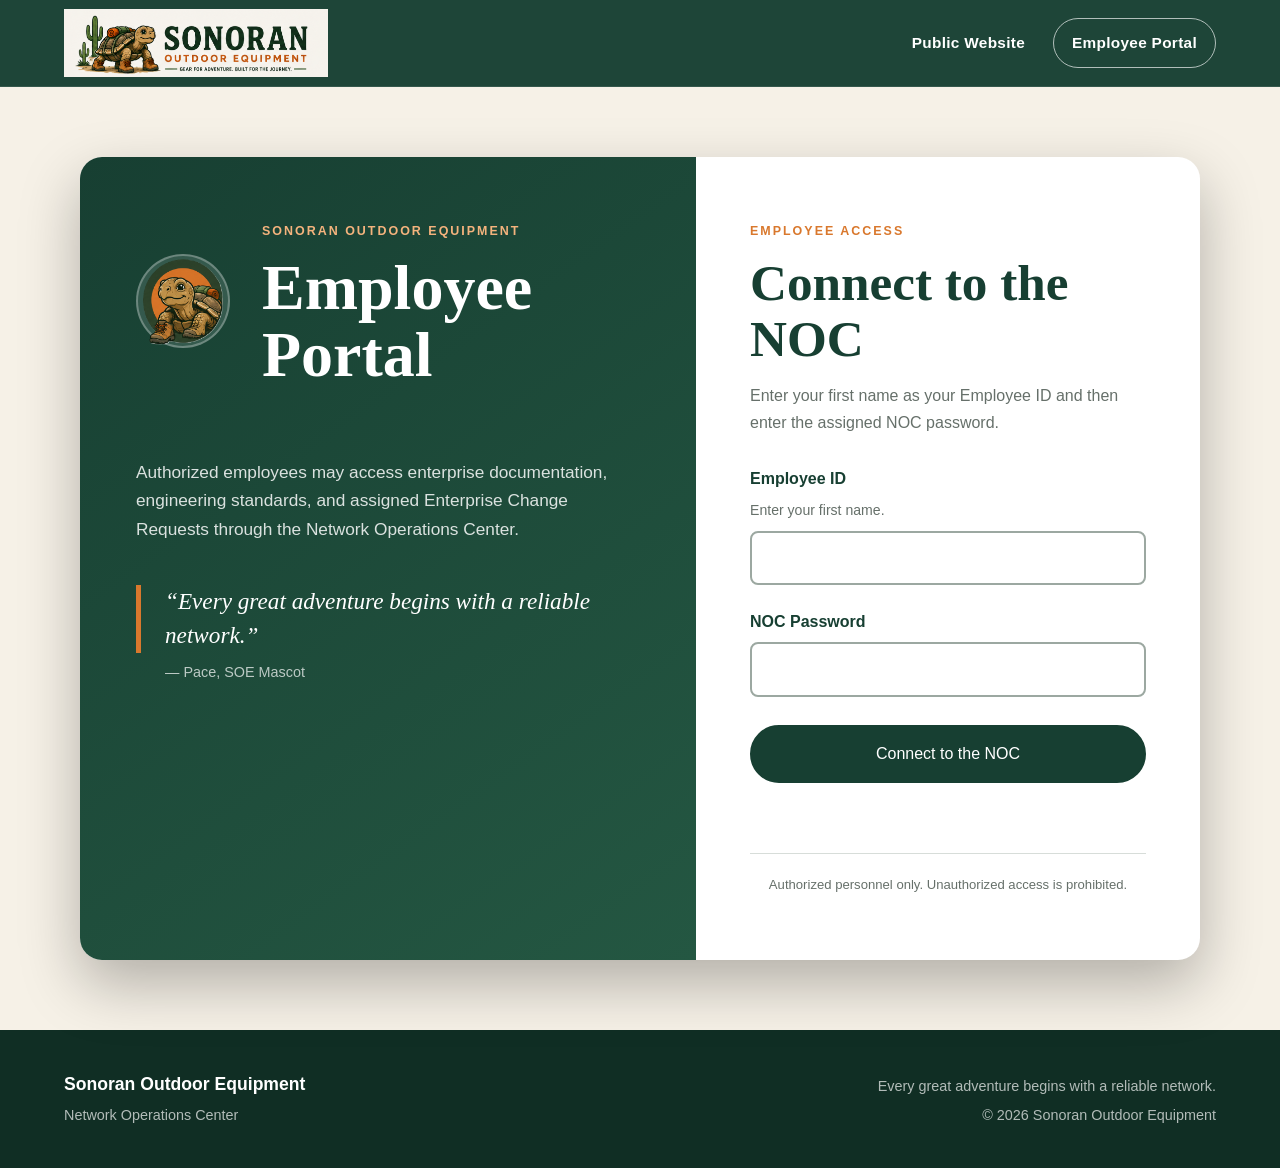
==== commit cedd5e85: "Add Enterprise Documentation section Added Enterprise Documentation section with download links for " ====
--- a/employee-portal.html
+++ b/employee-portal.html
@@ -199,9 +199,9 @@
                     documentation and assigned Enterprise Change Requests.
                 </p>
 
-            </div>
-
-        </div>
+            </div>   <!--END: NOC Banner Content-->
+
+        </div>     <!--END: NOC Banner-->
 
 
 <section class="orientation-section" id="network-engineer-orientation">
@@ -249,7 +249,7 @@
 
                 <figure class="locations-figure">
                     <img
-                        src="our-locations.png"
+                        src="soe-locations.png"
                         alt="Map of Arizona showing Sonoran Outdoor Equipment Headquarters in Phoenix, Distribution Center in Tucson, and Sales Retail Store in Flagstaff. The Internet connection enters through the Phoenix Headquarters."
                     >
 
@@ -484,9 +484,14 @@
                 </ol>
             </div>
         </details>
-
+        
     </div>
 </section>
+
+<!-- Enterprise Documentation -->
+<section class="resource-section">
+
+    <div class="section-container">   
  
 <div class="resource-section-heading"> <!--create section heading for engineering resources-->
 
@@ -523,8 +528,10 @@
                             documentation expectations.
                         </p>
 
-                        <a class="button button-primary" href="downloads/SOE - Enterprise_Network_Standards_Guide.docx">
-                            download>
+                        <a class="button button-primary" 
+                            href="downloads/SOE - Enterprise_Network_Standards_Guide.docx"
+                            download
+                        >
                             Download Standards Guide
                         </a>
 
@@ -546,21 +553,23 @@
                             VLAN, interface, and default-gateway assignments.
                         </p>
 
-                        <a class="button button-primary" href="downloads/SOE - Enterprise_IP_Address_Plan.docx">
-                            download>
+                        <a class="button button-primary" 
+                            href="downloads/SOE - Enterprise_IP_Address_Plan.docx"
+                            download
+                        >
                             Download Addressing Plan
                         </a>
 
                     </article>
 
-                </div>
-
-            </div>
-
-        </section>
-
-
-        <section class="section noc-ecr-section">
+                </div>   <!-- END: Document Grid -->
+
+            </div>      <!--END: Enterprise Documentation Container -->
+
+        </section>    <!--Enterprise documentation section ends-->
+
+
+        <section class="section noc-ecr-section">    <!--Open ECR documentation section-->
 
             <div class="section-container">
 
@@ -689,7 +698,7 @@
                         </a>
                     </article>
 
-
+                    
                     <article class="ecr-card">
                         <span class="ticket-status">Open</span>
                         <p class="ticket-number">ECR-012</p>
@@ -699,13 +708,13 @@
                         </a>
                     </article>
 
-                </div>
-
-            </div>
-
-        </section>
-
-    </section>
+                </div>    <!--END: ECR Card Grid-->
+
+            </div>       <!--END: ECR Section Container-->
+
+        </section>    <!--END: Open Enterprise Change Requests-->
+
+    </section>     <!--END: Protected Network Operations Center-->
 
 </main>
 
--- a/style.css
+++ b/style.css
@@ -496,6 +496,264 @@
     background: var(--orange);
     color: var(--white);
 }
+/* ==========================================================
+   NETWORK ENGINEER ORIENTATION
+   ========================================================== */
+.orientation-section {
+    margin: 4rem 0;
+}
+
+.orientation-heading {
+    max-width: 900px;
+    margin: 0 auto 2.5rem;
+    text-align: center;
+}
+
+.orientation-heading h2 {
+    margin: 0.5rem 0 1rem;
+    color: var(--forest-dark);
+    font-size: 2.2rem;
+}
+
+.orientation-heading p {
+    color: #555;
+    font-size: 1.05rem;
+    line-height: 1.8;
+}
+
+.orientation-accordion {
+    display: flex;
+    flex-direction: column;
+    gap: 1rem;
+}
+
+.orientation-card {
+    overflow: hidden;
+    background: var(--white);
+    border: 1px solid #d9e4dd;
+    border-radius: 16px;
+    box-shadow: var(--shadow);
+    transition:
+        transform 0.25s ease,
+        box-shadow 0.25s ease;
+}
+
+.orientation-card:hover {
+    transform: translateY(-2px);
+}
+
+.orientation-card[open] {
+    box-shadow: 0 12px 32px rgba(16, 46, 36, 0.12);
+}
+
+.orientation-card summary {
+    display: flex;
+    align-items: center;
+    gap: 1.25rem;
+    padding: 1.35rem 1.5rem;
+    background: #f7faf8;
+    cursor: pointer;
+    list-style: none;
+}
+
+.orientation-card summary::-webkit-details-marker {
+    display: none;
+}
+
+.orientation-card summary:focus-visible {
+    outline: 3px solid var(--orange);
+    outline-offset: -3px;
+}
+
+.orientation-icon {
+    flex-shrink: 0;
+    font-size: 1.8rem;
+}
+
+.orientation-title {
+    display: flex;
+    flex: 1;
+    flex-direction: column;
+}
+
+.orientation-title span:first-child {
+    color: var(--forest-dark);
+    font-size: 1.2rem;
+    font-weight: 700;
+}
+
+.orientation-title small {
+    margin-top: 0.25rem;
+    color: #666;
+    font-size: 0.9rem;
+    font-weight: 400;
+}
+
+.accordion-arrow {
+    width: 12px;
+    height: 12px;
+    flex-shrink: 0;
+    border-right: 2px solid var(--forest);
+    border-bottom: 2px solid var(--forest);
+    transform: rotate(45deg);
+    transition: transform 0.25s ease;
+}
+
+.orientation-card[open] .accordion-arrow {
+    transform: rotate(225deg);
+}
+
+.orientation-content {
+    padding: 2rem;
+}
+
+.orientation-content p {
+    color: #444;
+    line-height: 1.8;
+}
+
+.locations-figure {
+    margin: 2rem auto;
+    text-align: center;
+}
+
+.locations-figure img {
+    display: block;
+    width: 100%;
+    max-width: 900px;
+    margin: 0 auto;
+    border-radius: 14px;
+    box-shadow: 0 10px 30px rgba(16, 46, 36, 0.12);
+}
+
+.locations-figure figcaption {
+    margin-top: 0.75rem;
+    color: #777;
+    font-size: 0.9rem;
+}
+
+.location-grid {
+    display: grid;
+    grid-template-columns: repeat(auto-fit, minmax(240px, 1fr));
+    gap: 1.5rem;
+    margin-top: 2rem;
+}
+
+.location-card {
+    padding: 1.5rem;
+    background: #f7faf8;
+    border: 1px solid #dfe9e3;
+    border-radius: 14px;
+}
+
+.location-card h3 {
+    margin: 0 0 0.4rem;
+    color: var(--forest-dark);
+}
+
+.location-card p {
+    margin-top: 0;
+}
+
+.location-city {
+    margin-bottom: 0.75rem;
+    color: var(--orange);
+    font-weight: 700;
+}
+
+.orientation-list {
+    margin-top: 1.25rem;
+    padding-left: 1.4rem;
+}
+
+.orientation-list li {
+    margin-bottom: 0.85rem;
+    line-height: 1.7;
+}
+
+.orientation-list li::marker {
+    color: var(--orange);
+}
+
+.orientation-callout {
+    margin-top: 2rem;
+    padding: 1.25rem 1.5rem;
+    background: #f3f8f5;
+    border-left: 5px solid var(--orange);
+    border-radius: 10px;
+    color: #333;
+    line-height: 1.7;
+}
+
+.orientation-callout strong {
+    color: var(--forest-dark);
+}
+
+.change-process {
+    margin: 2rem 0 0;
+    padding: 0;
+    list-style: none;
+}
+
+.change-process li {
+    display: flex;
+    gap: 1.25rem;
+    margin-bottom: 2rem;
+}
+
+.process-number {
+    display: flex;
+    width: 42px;
+    height: 42px;
+    flex-shrink: 0;
+    align-items: center;
+    justify-content: center;
+    background: var(--forest);
+    color: var(--white);
+    border-radius: 50%;
+    font-weight: 700;
+}
+
+.change-process h3 {
+    margin: 0 0 0.35rem;
+    color: var(--forest-dark);
+}
+
+.change-process p {
+    margin: 0;
+}
+
+@media (max-width: 768px) {
+    .orientation-section {
+        margin: 3rem 0;
+    }
+
+    .orientation-heading h2 {
+        font-size: 1.8rem;
+    }
+
+    .orientation-card summary {
+        gap: 0.9rem;
+        padding: 1.1rem;
+    }
+
+    .orientation-title small {
+        display: none;
+    }
+
+    .orientation-content {
+        padding: 1.5rem;
+    }
+
+    .change-process li {
+        flex-direction: column;
+        gap: 0.75rem;
+    }
+}
+
+
+
+
 
 .site-footer {
     padding: 40px 0;
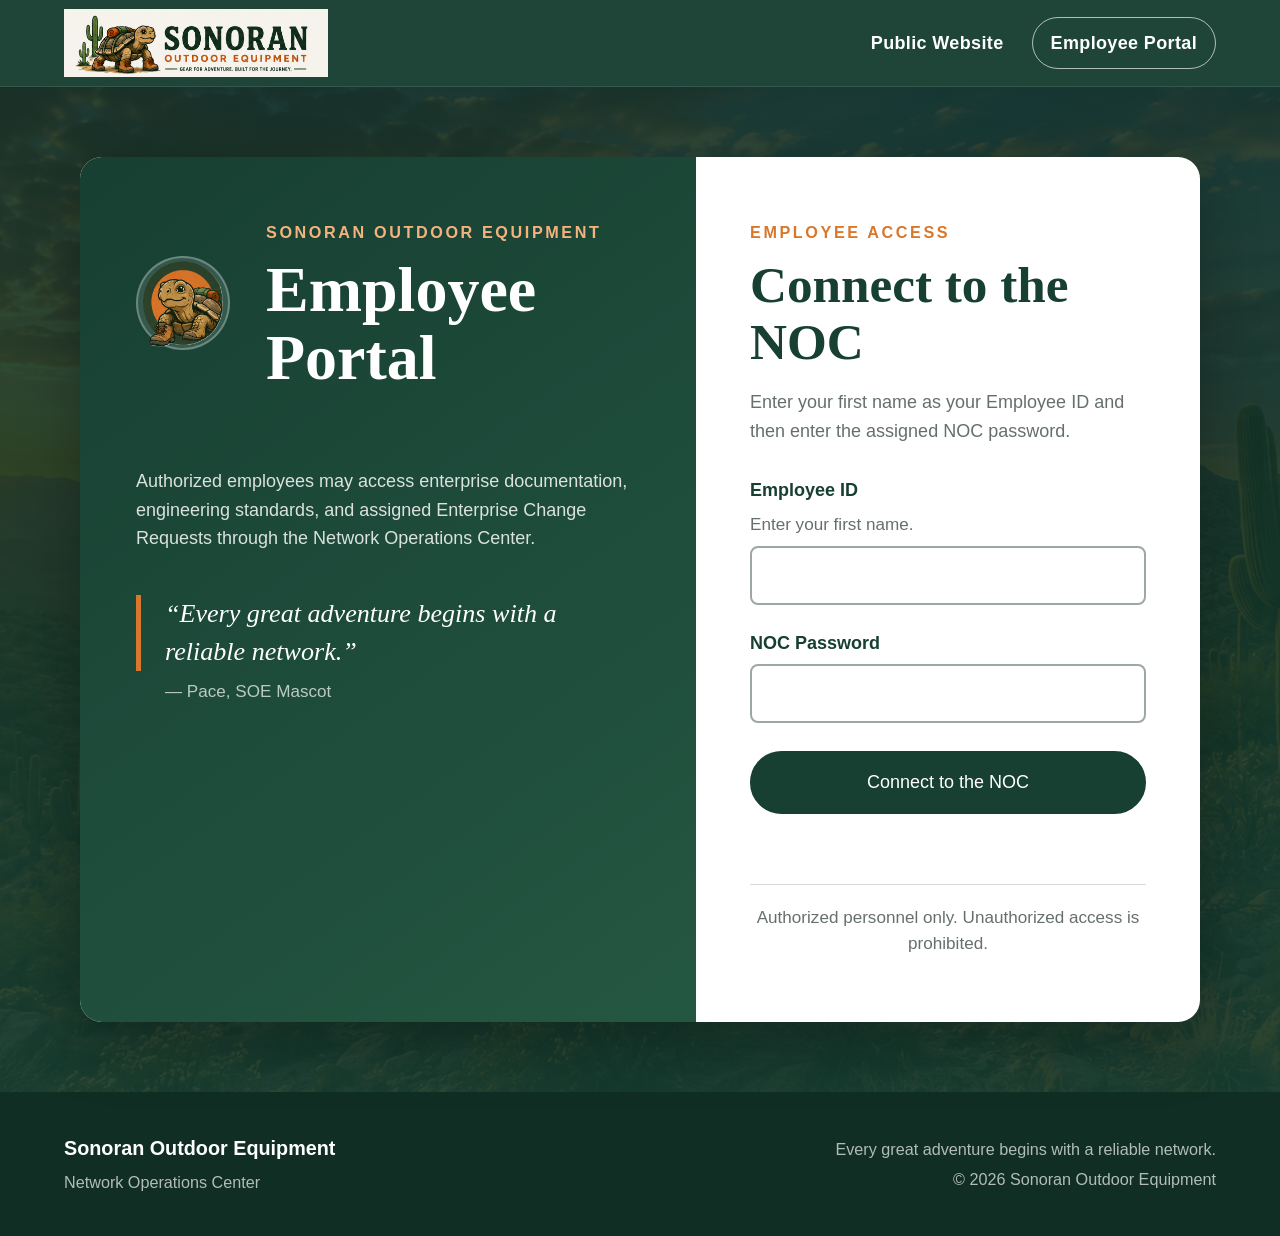
==== commit 877cdff8: "Update download link for ECR-008 document Updated the name from GLBP to the new HSRP" ====
--- a/employee-portal.html
+++ b/employee-portal.html
@@ -663,7 +663,7 @@
                         <span class="ticket-status">Open</span>
                         <p class="ticket-number">ECR-008</p>
                         <h3>Enterprise Network Expansion</h3>
-                        <a class="button ticket-button" href="downloads/SOE - ECR-008 - GLBP.docx">
+                        <a class="button ticket-button" href="downloads/SOE - ECR-008 - HSRP.docx">
                             Download Change Request
                         </a>
                     </article>
--- a/style.css
+++ b/style.css
@@ -246,7 +246,7 @@
 
 .about-content h2,
 .section-heading h2,
-.employee-copy h2 
+.employee-copy h2,
 .resource-section-heading h2 {
     margin: 0 0 22px;
     color: var(--forest-dark);
@@ -976,7 +976,7 @@
             rgba(16, 46, 36, 0.88),
             rgba(23, 63, 50, 0.9)
         ),
-        url("hero-background.png") center / cover no-repeat:
+        url("hero-background.png") center / cover no-repeat;
 }
 
 .portal-login-container {
@@ -1531,3 +1531,217 @@
     font-size: clamp(2.25rem, 4vw, 3.6rem);
     line-height: 1.1;
 }
+
+/* ==========================================================
+   Accessible Sitewide Typography and Readability
+   ========================================================== */
+
+html {
+    font-size: 18px;
+    -webkit-text-size-adjust: 100%;
+    text-size-adjust: 100%;
+}
+
+body {
+    font-size: 1rem;
+    line-height: 1.7;
+}
+
+p,
+li,
+label,
+input,
+button,
+a {
+    line-height: 1.6;
+}
+
+/* Primary navigation and controls */
+.main-nav a,
+.button,
+.login-button {
+    font-size: 1rem;
+}
+
+/* Small labels remain visually secondary without becoming tiny. */
+.hero-eyebrow,
+.section-label,
+.portal-eyebrow,
+.location-type,
+.document-type,
+.ticket-number,
+.ticket-status {
+    font-size: 0.9rem;
+    line-height: 1.45;
+}
+
+/* Homepage body copy */
+.about-content p,
+.section-heading p:last-child,
+.location-card p,
+.future-growth p,
+.employee-copy p:last-child {
+    font-size: 1.05rem;
+    line-height: 1.7;
+}
+
+/* Homepage values: Quality, Service, Adventure, Mission, Vision, Values */
+.value-item {
+    padding: 1.35rem 1.15rem;
+}
+
+.value-item strong {
+    font-size: 1.15rem;
+    line-height: 1.35;
+}
+
+.value-item span {
+    font-size: 1rem;
+    line-height: 1.55;
+}
+
+.location-status,
+.future-location-list span {
+    font-size: 0.9rem;
+}
+
+/* Login screen */
+.portal-introduction,
+.login-instructions,
+.form-group label,
+.form-group input {
+    font-size: 1rem;
+}
+
+.field-help,
+.pace-attribution,
+.portal-notice {
+    font-size: 0.95rem;
+    line-height: 1.55;
+}
+
+/* NOC and orientation */
+.orientation-section {
+    width: min(1200px, 90%);
+    margin: 4rem auto;
+}
+
+.orientation-heading {
+    max-width: 900px;
+}
+
+.orientation-heading h2,
+.portal-section-title {
+    font-size: clamp(2.25rem, 4vw, 3.6rem);
+    line-height: 1.15;
+}
+
+.orientation-heading p,
+.noc-section-intro,
+.resource-section-heading > p:last-child {
+    font-size: 1.05rem;
+    line-height: 1.7;
+}
+
+.orientation-card summary {
+    min-height: 88px;
+    padding: 1.4rem 1.5rem;
+}
+
+.orientation-title span:first-child {
+    font-size: 1.3rem;
+    line-height: 1.35;
+}
+
+.orientation-title small {
+    display: block;
+    margin-top: 0.35rem;
+    color: #505852;
+    font-size: 1rem;
+    line-height: 1.5;
+}
+
+.orientation-content p,
+.orientation-content li,
+.orientation-callout,
+.change-process p {
+    font-size: 1.05rem;
+    line-height: 1.75;
+}
+
+.change-process h3 {
+    font-size: 1.25rem;
+    line-height: 1.35;
+}
+
+.locations-figure figcaption {
+    color: #59615c;
+    font-size: 0.95rem;
+    line-height: 1.55;
+}
+
+/* Documentation and change-request cards */
+.document-card h3,
+.ecr-card h3,
+.orientation-content .location-card h3 {
+    font-size: 1.4rem;
+    line-height: 1.35;
+}
+
+.document-card p:not(.document-type),
+.ecr-card p,
+.orientation-content .location-card p {
+    font-size: 1rem;
+    line-height: 1.65;
+}
+
+/* Expandable NOC panels retained for future use */
+.noc-details summary {
+    min-height: 64px;
+    font-size: 1.15rem;
+}
+
+.details-content,
+.details-content p,
+.details-content li {
+    font-size: 1rem;
+    line-height: 1.7;
+}
+
+.details-content h4 {
+    font-size: 1.15rem;
+}
+
+/* Clear keyboard focus for summaries and form controls. */
+summary:focus-visible,
+input:focus-visible,
+a:focus-visible,
+button:focus-visible {
+    outline: 4px solid #ffd166;
+    outline-offset: 4px;
+}
+
+@media (max-width: 768px) {
+    html {
+        font-size: 17px;
+    }
+
+    .orientation-heading h2,
+    .portal-section-title {
+        font-size: clamp(2rem, 9vw, 2.75rem);
+    }
+
+    .orientation-title small {
+        display: block;
+    }
+
+    .orientation-card summary {
+        align-items: flex-start;
+        min-height: 0;
+        padding: 1.2rem;
+    }
+
+    .orientation-content {
+        padding: 1.35rem;
+    }
+}
